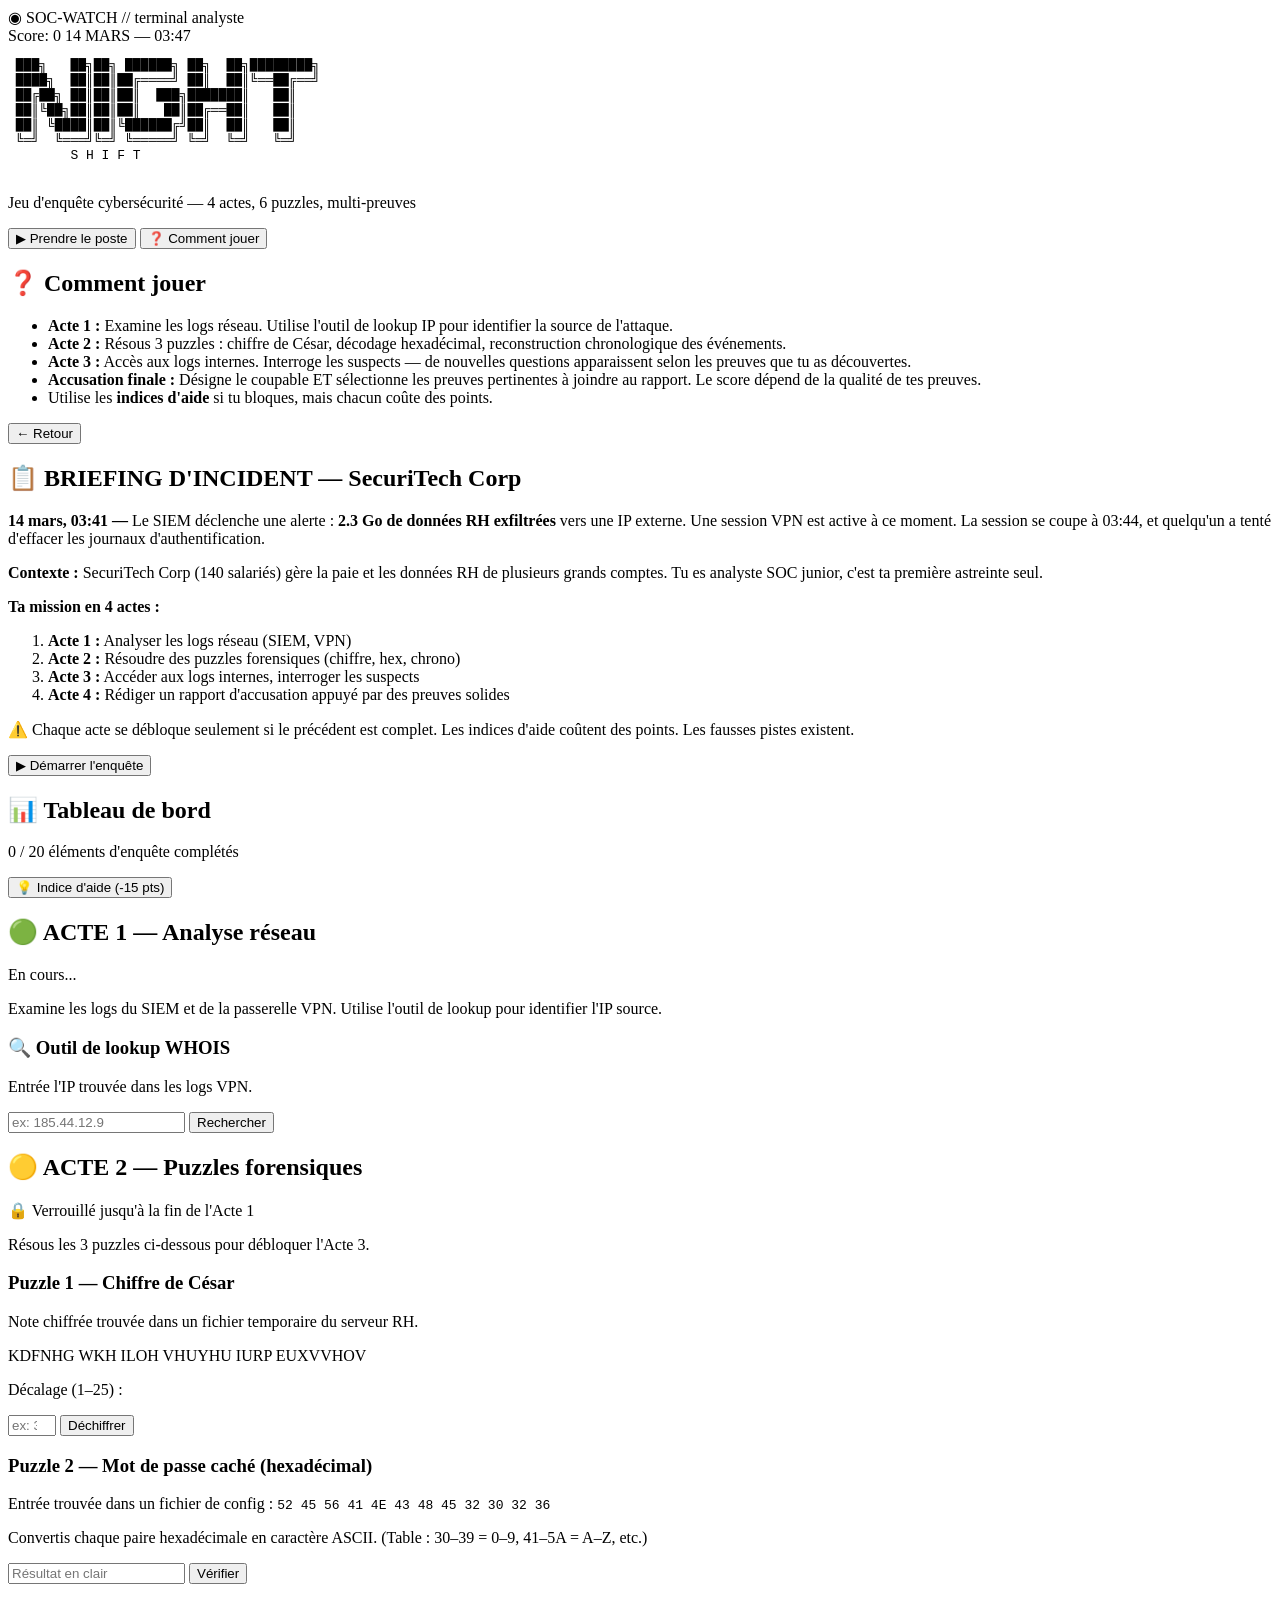
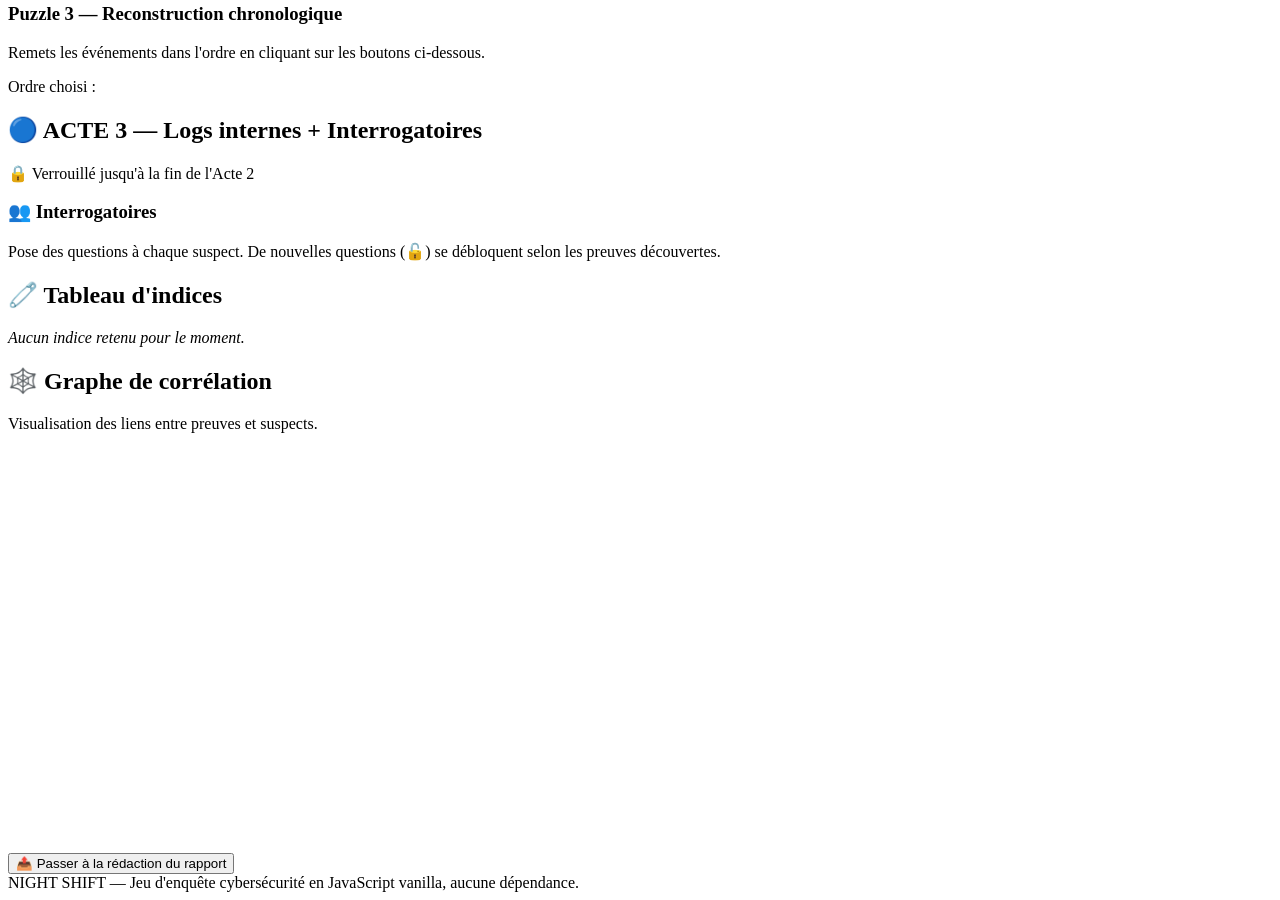
==== index1.html @ a7023b03 "Create index1.html" ====
<!DOCTYPE html>
<html lang="fr">
<head>
<meta charset="UTF-8">
<meta name="viewport" content="width=device-width, initial-scale=1.0">
<title>NIGHT SHIFT — SOC Investigation Game</title>
<link rel="stylesheet" href="assets/styles.css">
</head>
<body>
<div class="scanlines"></div>
<div class="crt-glow"></div>

<header>
  <div class="brand">◉ SOC-WATCH <span class="dim">// terminal analyste</span></div>
  <div class="header-right">
    <span class="dim" id="score-live">Score: 0</span>
    <span class="dim" id="clock-line">14 MARS — 03:47</span>
  </div>
</header>

<main class="wrap">

  <!-- ================= ÉCRAN TITRE ================= -->
  <section id="sec-title" class="panel center">
    <pre class="ascii">
 ███╗   ██╗██╗ ██████╗ ██╗  ██╗████████╗
 ████╗  ██║██║██╔════╝ ██║  ██║╚══██╔══╝
 ██╔██╗ ██║██║██║  ███╗███████║   ██║   
 ██║╚██╗██║██║██║   ██║██╔══██║   ██║   
 ██║ ╚████║██║╚██████╔╝██║  ██║   ██║   
 ╚═╝  ╚═══╝╚═╝ ╚═════╝ ╚═╝  ╚═╝   ╚═╝   
        S H I F T
    </pre>
    <p class="dim">Jeu d'enquête cybersécurité — 4 actes, 6 puzzles, multi-preuves</p>
    <div id="best-score-box" class="dim" style="margin:14px 0;"></div>
    <button class="primary big" onclick="App.startBriefing()">▶ Prendre le poste</button>
    <button class="ghost" onclick="App.showHowTo()">❓ Comment jouer</button>
  </section>

  <!-- ================= COMMENT JOUER ================= -->
  <section id="sec-howto" class="panel hidden">
    <h2>❓ Comment jouer</h2>
    <ul class="rap">
      <li><strong>Acte 1 :</strong> Examine les logs réseau. Utilise l'outil de lookup IP pour identifier la source de l'attaque.</li>
      <li><strong>Acte 2 :</strong> Résous 3 puzzles : chiffre de César, décodage hexadécimal, reconstruction chronologique des événements.</li>
      <li><strong>Acte 3 :</strong> Accès aux logs internes. Interroge les suspects — de nouvelles questions apparaissent selon les preuves que tu as découvertes.</li>
      <li><strong>Accusation finale :</strong> Désigne le coupable ET sélectionne les preuves pertinentes à joindre au rapport. Le score dépend de la qualité de tes preuves.</li>
      <li>Utilise les <strong>indices d'aide</strong> si tu bloques, mais chacun coûte des points.</li>
    </ul>
    <button class="ghost" onclick="App.hideHowTo()">← Retour</button>
  </section>

  <!-- ================= BRIEFING ================= -->
  <section id="sec-intro" class="panel hidden">
    <h2>📋 BRIEFING D'INCIDENT — SecuriTech Corp</h2>
    <p><strong>14 mars, 03:41 —</strong> Le SIEM déclenche une alerte : <strong>2.3 Go de données RH exfiltrées</strong> vers une IP externe. Une session VPN est active à ce moment. La session se coupe à 03:44, et quelqu'un a tenté d'effacer les journaux d'authentification.</p>
    <p><strong>Contexte :</strong> SecuriTech Corp (140 salariés) gère la paie et les données RH de plusieurs grands comptes. Tu es analyste SOC junior, c'est ta première astreinte seul.</p>
    <p><strong>Ta mission en 4 actes :</strong></p>
    <ol>
      <li><strong>Acte 1 :</strong> Analyser les logs réseau (SIEM, VPN)</li>
      <li><strong>Acte 2 :</strong> Résoudre des puzzles forensiques (chiffre, hex, chrono)</li>
      <li><strong>Acte 3 :</strong> Accéder aux logs internes, interroger les suspects</li>
      <li><strong>Acte 4 :</strong> Rédiger un rapport d'accusation appuyé par des preuves solides</li>
    </ol>
    <p class="dim">⚠️ Chaque acte se débloque seulement si le précédent est complet. Les indices d'aide coûtent des points. Les fausses pistes existent.</p>
    <button class="primary" onclick="App.startGame()">▶ Démarrer l'enquête</button>
  </section>

  <!-- ================= JEU ================= -->
  <div id="game-sections" class="hidden">

    <section class="panel">
      <h2>📊 Tableau de bord</h2>
      <div class="progress-bar"><div class="progress-fill" id="progress-fill"></div></div>
      <p class="dim" id="progress-text">0 / 20 éléments d'enquête complétés</p>
      <button class="ghost small" onclick="App.useHint()">💡 Indice d'aide (-15 pts)</button>
      <span class="dim" id="hint-count"></span>
    </section>

    <!-- =============== ACTE 1 =============== -->
    <section class="panel">
      <h2>🟢 ACTE 1 — Analyse réseau</h2>
      <p class="dim" id="act1-status">En cours...</p>
      <p class="dim">Examine les logs du SIEM et de la passerelle VPN. Utilise l'outil de lookup pour identifier l'IP source.</p>
      <div class="grid" id="logs-act1-grid"></div>

      <div id="whois-tool" class="card hidden" style="margin-top:14px;">
        <h3>🔍 Outil de lookup WHOIS</h3>
        <p class="dim">Entrée l'IP trouvée dans les logs VPN.</p>
        <input type="text" id="whois-ip" placeholder="ex: 185.44.12.9">
        <button onclick="App.runWhois()">Rechercher</button>
        <div id="whois-result" style="margin-top:10px;"></div>
      </div>
    </section>

    <!-- =============== ACTE 2 =============== -->
    <section id="act2-panel" class="panel locked-panel">
      <h2>🟡 ACTE 2 — Puzzles forensiques</h2>
      <p class="dim" id="act2-status">🔒 Verrouillé jusqu'à la fin de l'Acte 1</p>
      <p class="dim">Résous les 3 puzzles ci-dessous pour débloquer l'Acte 3.</p>

      <!-- Puzzle 1: César -->
      <div class="card" style="margin-top:14px;">
        <h3>Puzzle 1 — Chiffre de César</h3>
        <p class="dim">Note chiffrée trouvée dans un fichier temporaire du serveur RH.</p>
        <div class="cipher-box" id="cipher-text">KDFNHG WKH ILOH VHUYHU IURP EUXVVHOV</div>
        <p>Décalage (1–25) :</p>
        <input type="number" id="cipher-shift" min="1" max="25" placeholder="ex: 3">
        <button onclick="App.tryCipher()">Déchiffrer</button>
        <p id="cipher-result" class="dim"></p>
      </div>

      <!-- Puzzle 2: Hexadécimal -->
      <div class="card">
        <h3>Puzzle 2 — Mot de passe caché (hexadécimal)</h3>
        <p class="dim">Entrée trouvée dans un fichier de config : <code style="color:var(--green);">52 45 56 41 4E 43 48 45 32 30 32 36</code></p>
        <p class="dim">Convertis chaque paire hexadécimale en caractère ASCII. (Table : 30–39 = 0–9, 41–5A = A–Z, etc.)</p>
        <input type="text" id="hex-input" placeholder="Résultat en clair">
        <button onclick="App.tryHex()">Vérifier</button>
        <p id="hex-result" class="dim"></p>
      </div>

      <!-- Puzzle 3: Chronologie -->
      <div class="card">
        <h3>Puzzle 3 — Reconstruction chronologique</h3>
        <p class="dim">Remets les événements dans l'ordre en cliquant sur les boutons ci-dessous.</p>
        <div id="timeline-pool" style="margin-bottom:12px;"></div>
        <p class="dim" style="margin:10px 0;">Ordre choisi :</p>
        <div id="timeline-order"></div>
        <p id="timeline-result" class="dim"></p>
      </div>
    </section>

    <!-- =============== ACTE 3 =============== -->
    <section id="act3-panel" class="panel locked-panel">
      <h2>🔵 ACTE 3 — Logs internes + Interrogatoires</h2>
      <p class="dim" id="act3-status">🔒 Verrouillé jusqu'à la fin de l'Acte 2</p>

      <!-- Logs Act3 -->
      <div class="grid" id="logs-act3-grid" style="margin-bottom:14px;"></div>

      <!-- Suspects -->
      <h3>👥 Interrogatoires</h3>
      <p class="dim">Pose des questions à chaque suspect. De nouvelles questions (🔓) se débloquent selon les preuves découvertes.</p>
      <div id="suspects-list"></div>
    </section>

    <!-- =============== INDICES =============== -->
    <section class="panel">
      <h2>🧷 Tableau d'indices</h2>
      <div id="clues-found"><em class="dim">Aucun indice retenu pour le moment.</em></div>
    </section>

    <!-- =============== GRAPHE =============== -->
    <section class="panel">
      <h2>🕸️ Graphe de corrélation</h2>
      <p class="dim">Visualisation des liens entre preuves et suspects.</p>
      <canvas id="graph-canvas" width="860" height="400"></canvas>
    </section>

    <!-- =============== BOUTON ACCUSE =============== -->
    <section class="panel">
      <button class="primary" onclick="App.goToAccusation()">📤 Passer à la rédaction du rapport</button>
    </section>

  </div>

  <!-- ================= ACTE 4 — ACCUSATION ================= -->
  <section id="sec-accuse" class="panel" style="display:none;">
    <h2>🔴 ACTE 4 — Rapport final</h2>
    <p><strong>Suspect désigné :</strong></p>
    <select id="accuse-select"><option value="">-- Choisir --</option></select>

    <p style="margin-top:16px;"><strong>Preuves à joindre au rapport :</strong> (sélectionne celles qui te semblent pertinentes)</p>
    <div id="evidence-picker" style="margin:14px 0;"></div>

    <button class="primary" onclick="App.accuse()">✅ Envoyer le rapport à la direction</button>
  </section>

  <!-- ================= FIN ================= -->
  <section id="sec-end" class="panel" style="display:none;">
    <div class="result-title" id="end-title"></div>
    <div class="rank" id="end-rank"></div>
    <p id="end-text"></p>
    <div id="end-rapport"></div>
    <div class="center" style="margin-top:16px;">
      <button class="primary" onclick="App.downloadReport()">⬇ Télécharger le rapport (.txt)</button>
      <button class="ghost" onclick="location.reload()">🔁 Rejouer</button>
    </div>
  </section>

</main>

<footer class="dim center">
  NIGHT SHIFT — Jeu d'enquête cybersécurité en JavaScript vanilla, aucune dépendance.
</footer>

<script src="assets/data.js"></script>
<script src="assets/game.js"></script>
</body>
</html>
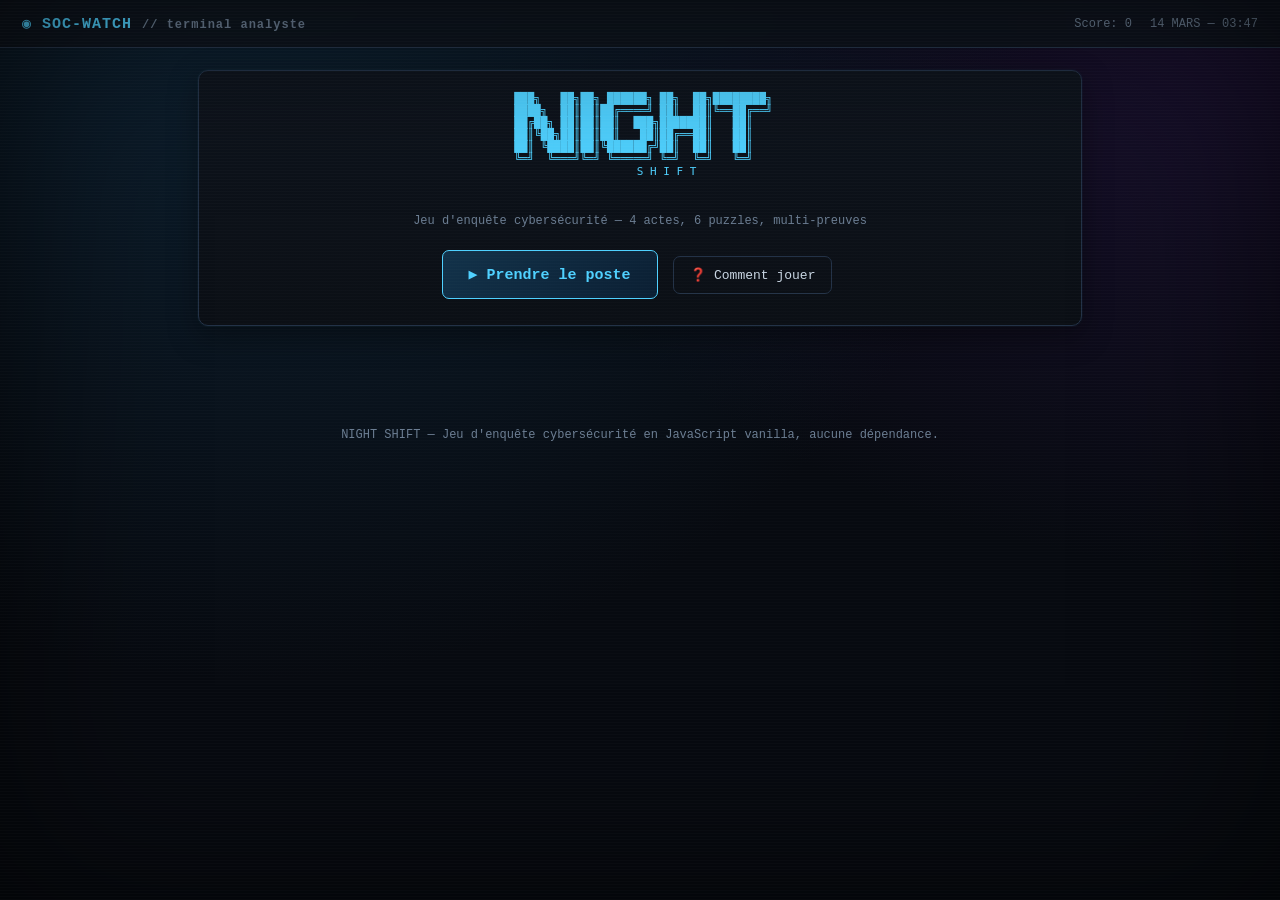
==== commit 7cd74623: "Update index1.html" ====
--- a/index1.html
+++ b/index1.html
@@ -4,7 +4,7 @@
 <meta charset="UTF-8">
 <meta name="viewport" content="width=device-width, initial-scale=1.0">
 <title>NIGHT SHIFT — SOC Investigation Game</title>
-<link rel="stylesheet" href="assets/styles.css">
+<link rel="stylesheet" href="styles.css">
 </head>
 <body>
 <div class="scanlines"></div>
--- a/styles.css
+++ b/styles.css
@@ -0,0 +1,93 @@
+:root{
+  --bg:#070a10; --panel:#0e141d; --panel2:#141c28; --border:#233247;
+  --accent:#4fd1ff; --accent2:#ffb454; --green:#7ee787; --red:#ff7b72;
+  --text:#c9d6e3; --dim:#6b7d92;
+}
+*{ box-sizing:border-box; }
+html,body{ height:100%; }
+body{
+  background:
+    radial-gradient(ellipse at 20% -10%, #0d2233 0%, transparent 55%),
+    radial-gradient(ellipse at 100% 0%, #1a1030 0%, transparent 45%),
+    var(--bg);
+  color:var(--text); margin:0; padding:0;
+  font-family:'JetBrains Mono','Courier New',monospace;
+  min-height:100%;
+}
+.scanlines{
+  position:fixed; inset:0; pointer-events:none; z-index:998;
+  background:repeating-linear-gradient(0deg, rgba(255,255,255,0.015) 0px, rgba(255,255,255,0.015) 1px, transparent 1px, transparent 3px);
+}
+.crt-glow{
+  position:fixed; inset:0; pointer-events:none; z-index:997;
+  box-shadow: inset 0 0 180px rgba(0,0,0,0.65);
+}
+header{
+  background:rgba(14,20,29,0.9); backdrop-filter:blur(6px);
+  border-bottom:1px solid var(--border);
+  padding:14px 22px; display:flex; justify-content:space-between; align-items:center;
+  position:sticky; top:0; z-index:10;
+}
+.brand{ color:var(--accent); font-size:15px; letter-spacing:1px; font-weight:bold;}
+.header-right{ display:flex; gap:18px; font-size:12px;}
+.wrap{ max-width:920px; margin:0 auto; padding:22px 18px 60px;}
+.panel{
+  background:linear-gradient(180deg, var(--panel), #0b0f15);
+  border:1px solid var(--border); border-radius:10px;
+  padding:22px; margin-bottom:18px;
+  box-shadow: 0 0 0 1px rgba(79,209,255,0.03), 0 10px 30px rgba(0,0,0,0.35);
+}
+.panel h2{ color:var(--accent2); font-size:15px; margin-top:0; border-bottom:1px solid var(--border); padding-bottom:10px; letter-spacing:.5px;}
+.panel h3{ color:var(--accent); font-size:14px; margin:0 0 4px;}
+p{ line-height:1.65; font-size:14px;}
+.dim{ color:var(--dim); font-size:12px;}
+.center{ text-align:center;}
+.hidden{ display:none !important;}
+.ascii{ color:var(--accent); font-size:11px; line-height:1.1; margin:0 auto 10px; display:inline-block;}
+button{
+  background:var(--panel2); color:var(--text); border:1px solid var(--border);
+  padding:10px 16px; border-radius:7px; cursor:pointer; font-family:inherit;
+  font-size:13px; margin:4px 6px 4px 0; transition:.15s;
+}
+button:hover:not(:disabled){ border-color:var(--accent); color:var(--accent); transform:translateY(-1px);}
+button:disabled{ opacity:.35; cursor:not-allowed;}
+button.primary{ background:linear-gradient(135deg,#12324a,#0b1f33); border-color:var(--accent); color:var(--accent); font-weight:bold;}
+button.ghost{ background:transparent;}
+button.small{ padding:6px 10px; font-size:12px;}
+button.big{ font-size:15px; padding:14px 26px;}
+.badge{
+  display:inline-block; background:var(--panel2); border:1px solid var(--border);
+  padding:2px 9px; border-radius:12px; font-size:11px; margin-left:8px; color:var(--dim);
+}
+.grid{ display:grid; grid-template-columns:1fr 1fr; gap:14px;}
+@media(max-width:700px){ .grid{grid-template-columns:1fr;} }
+.card{ background:var(--panel2); border:1px solid var(--border); border-radius:8px; padding:14px;}
+.card.done{ border-color:var(--green); box-shadow:0 0 0 1px rgba(126,231,135,0.15);}
+.clue{
+  background:#0a121c; border-left:3px solid var(--accent2); padding:10px 12px;
+  margin:8px 0; font-size:13px; border-radius:0 6px 6px 0;
+}
+.log-output{
+  background:#000; color:#7ee787; padding:12px; border-radius:6px; font-size:12.5px;
+  white-space:pre-wrap; margin-top:10px; border:1px solid #16311a;
+}
+.dialogue{ margin-top:10px;}
+.dialogue .said{ background:#0a121c; padding:8px 12px; border-radius:6px; margin:6px 0; font-size:13px; border-left:3px solid var(--dim);}
+.dialogue .said.suspect{ border-left-color:var(--accent);}
+.progress-bar{ background:var(--panel2); border-radius:8px; height:10px; overflow:hidden; border:1px solid var(--border);}
+.progress-fill{ background:linear-gradient(90deg,var(--accent),var(--green)); height:100%; width:0%; transition:width .3s;}
+input,select{
+  background:#000; color:var(--green); border:1px solid var(--border); padding:9px 11px;
+  border-radius:6px; font-family:inherit; font-size:14px;
+}
+select{ color:var(--text); }
+.cipher-box{
+  background:#000; color:var(--accent2); padding:16px; border-radius:8px;
+  font-size:15px; letter-spacing:2px; text-align:center; margin:10px 0; border:1px solid var(--border);
+}
+.result-title{ font-size:22px; margin-bottom:6px; text-align:center;}
+.rank{ font-size:36px; font-weight:bold; text-align:center; margin:10px 0;}
+ul.rap{ font-size:13px;}
+#graph-canvas{ width:100%; max-width:860px; border:1px solid var(--border); border-radius:8px; background:#05080c;}
+.locked-panel{ opacity:.45; pointer-events:none; }
+footer{ padding:24px; font-size:11px;}
